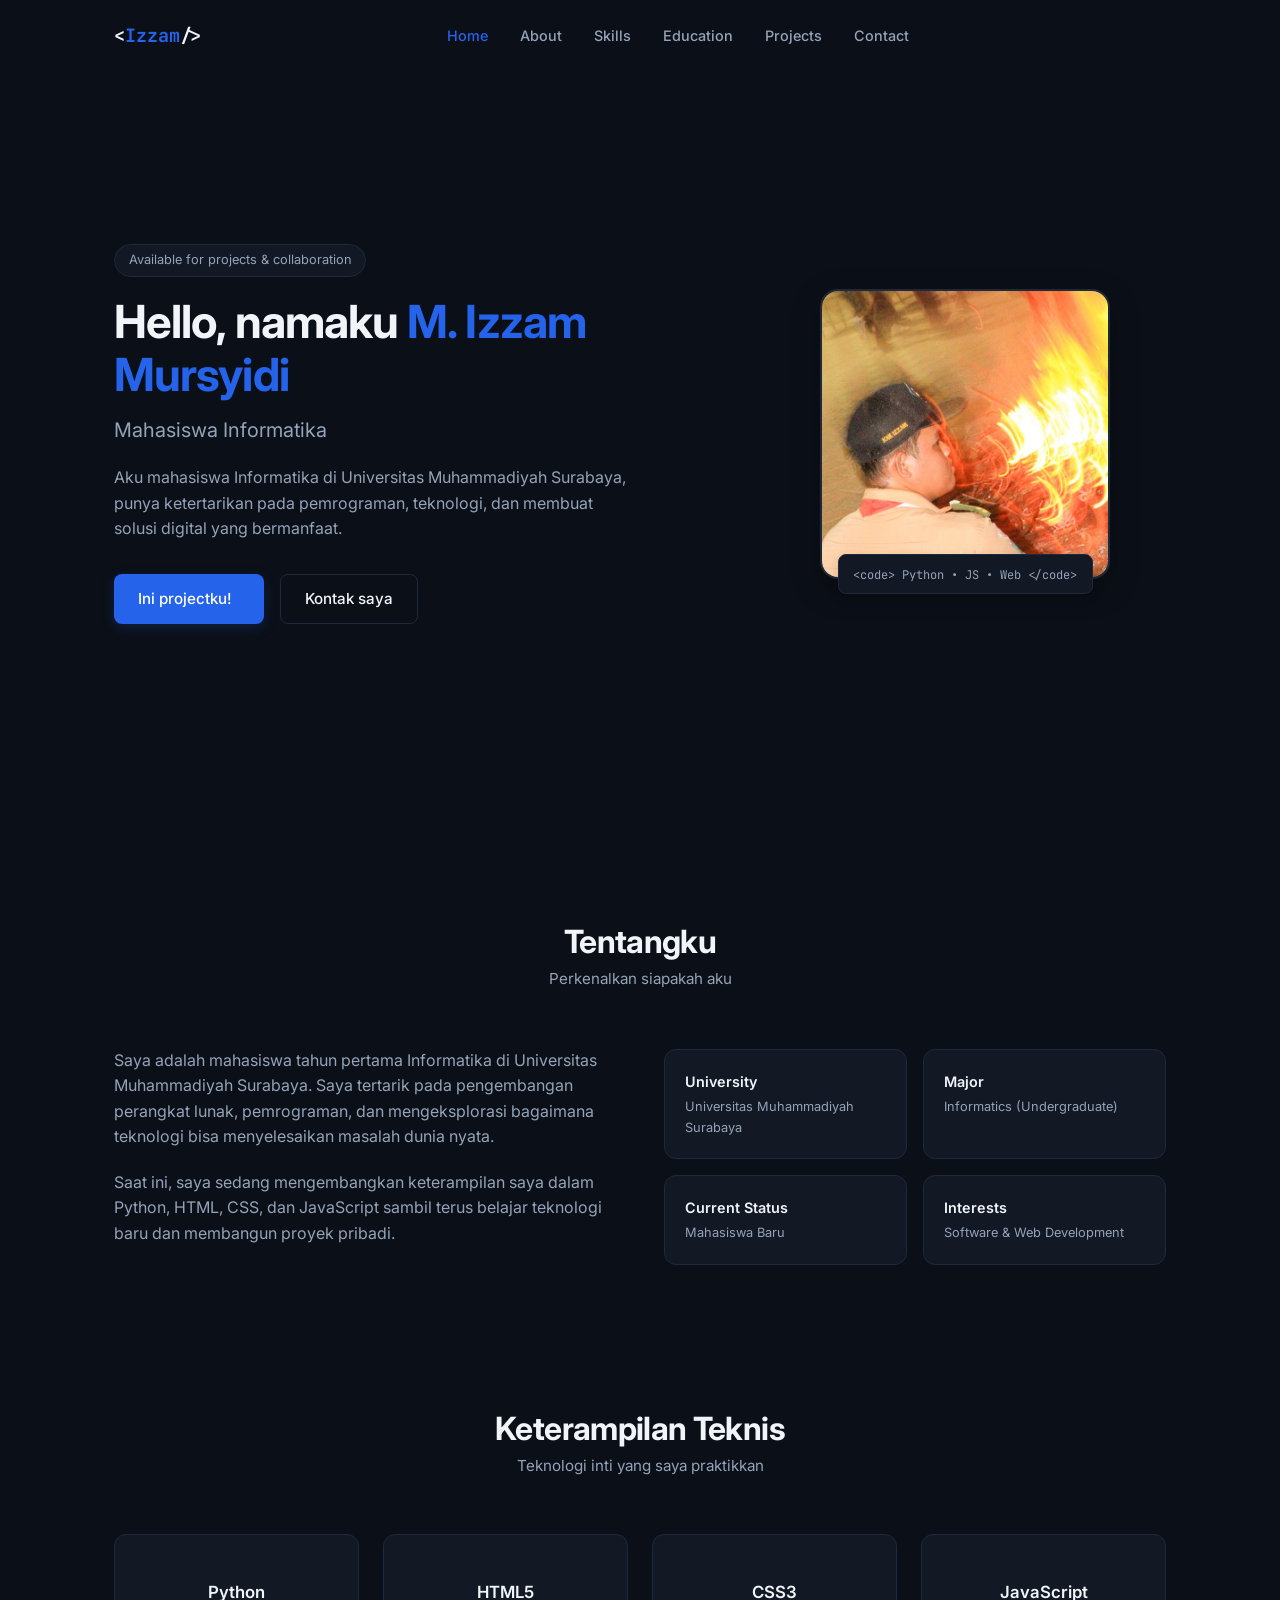
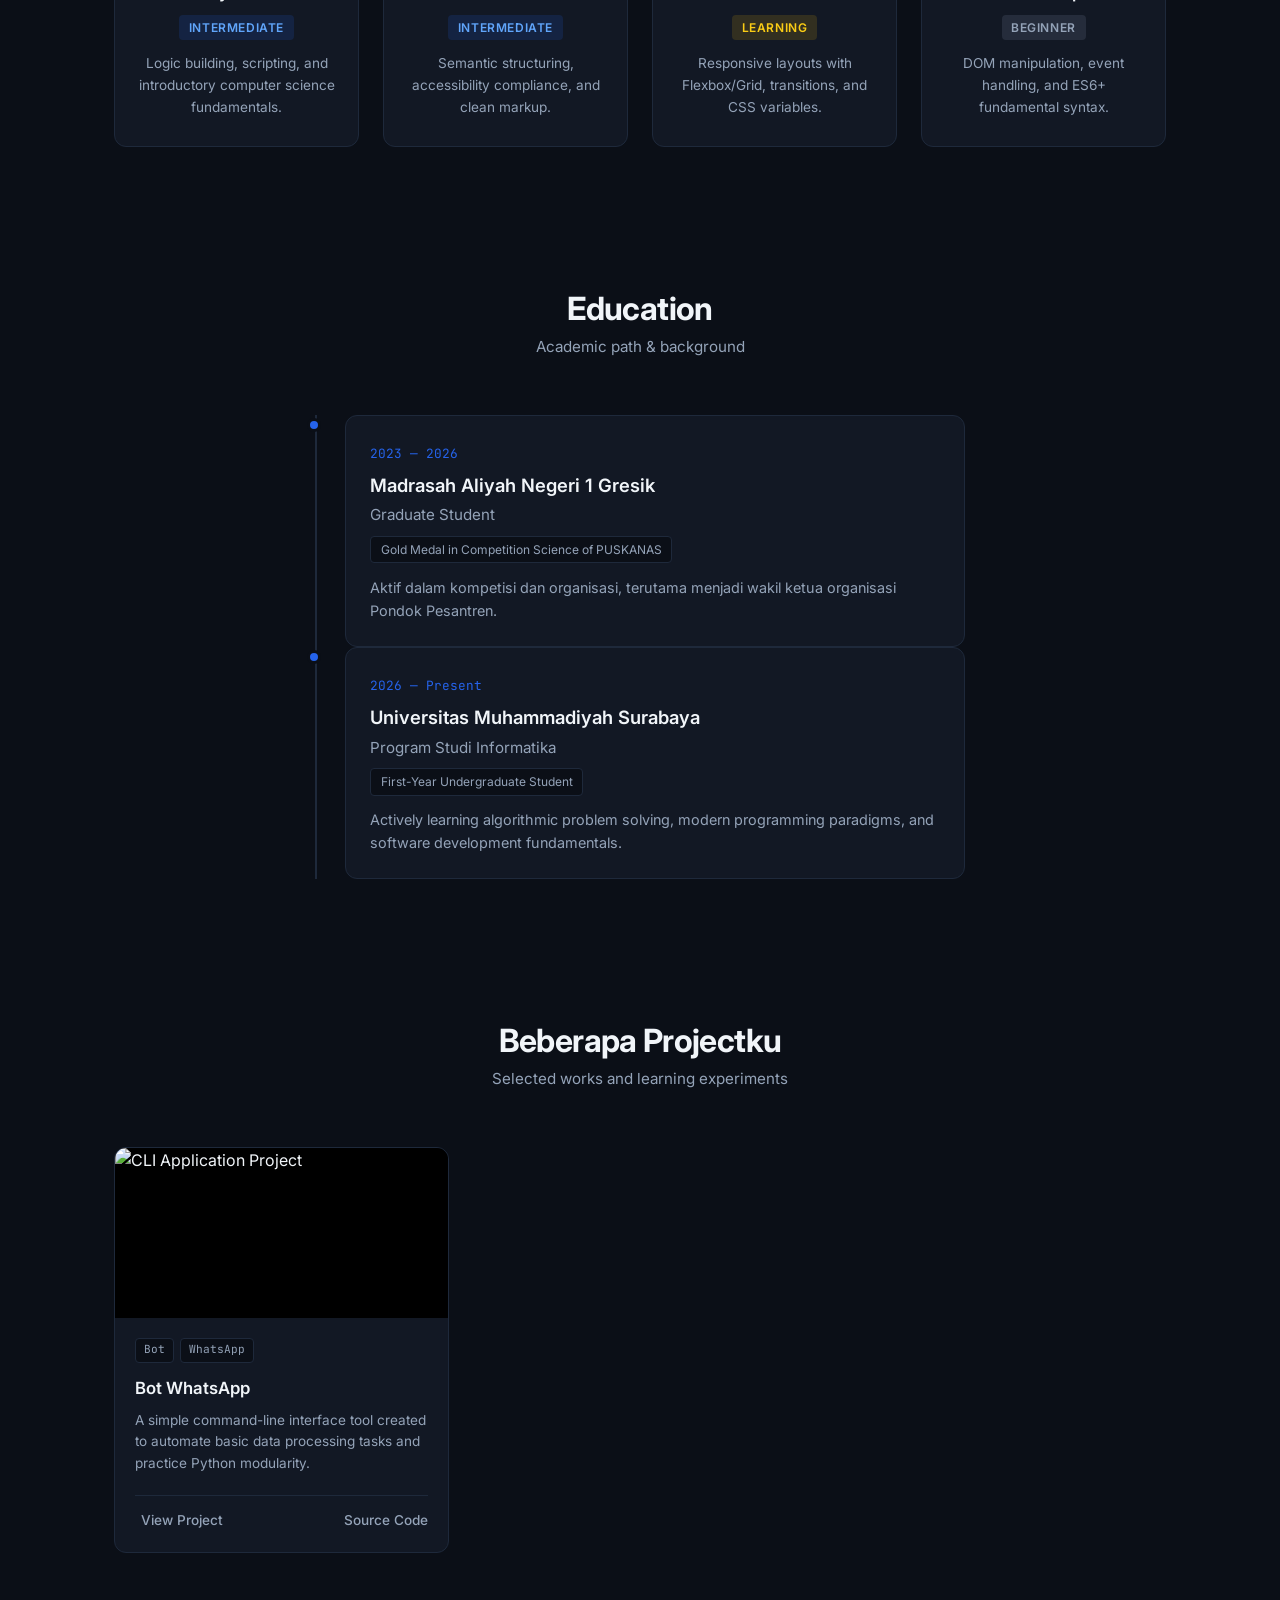
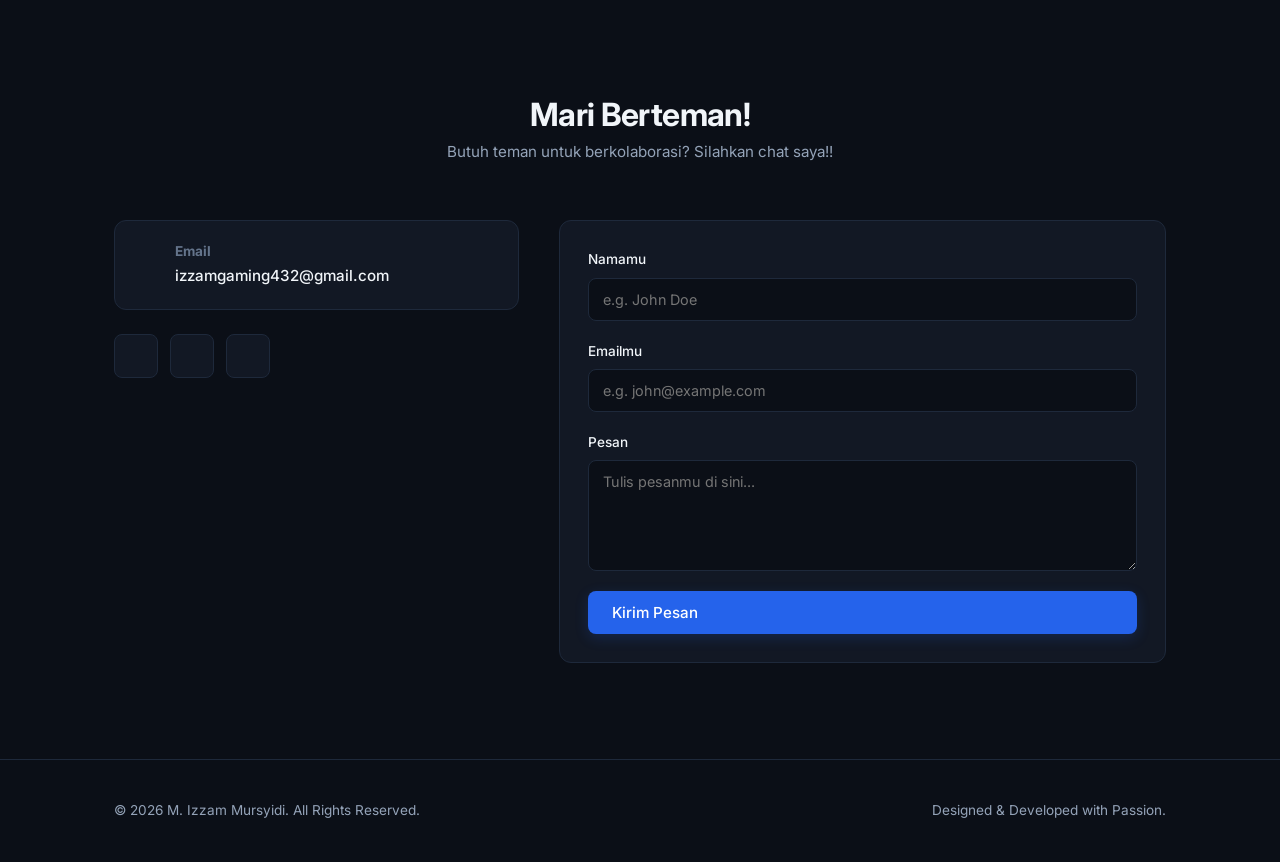
==== test.html @ 12f3feec "porto gw" ====
<!DOCTYPE html>
<html lang="en" data-theme="dark">
<head>
    <meta charset="UTF-8">
    <meta name="viewport" content="width=device-width, initial-scale=1.0">
    <meta name="description" content="Personal Portfolio of [NAMA KAMU] - Informatics Student at Universitas Muhammadiyah Surabaya.">
    <meta name="author" content="[NAMA KAMU]">
    <title>Izzam | Mahasiswa Informatika</title>

    <link rel="preconnect" href="https://fonts.googleapis.com">
    <link rel="preconnect" href="https://fonts.gstatic.com" crossorigin>
    <link href="https://fonts.googleapis.com/css2?family=Inter:wght@300;400;500;600;700&family=JetBrains+Mono:wght@400;500&display=swap" rel="stylesheet">

    <link rel="stylesheet" href="https://cdn.jsdelivr.net/gh/devicons/devicon@latest/devicon.min.css">
    
    <script src="https://unpkg.com/feather-icons"></script>

    <link rel="stylesheet" href="style.css">
</head>
<body>

    <header class="header" id="header">
        <nav class="nav container">
            <a href="#home" class="nav__logo">&lt;<span>Izzam</span>/&gt;</a>

            <div class="nav__menu" id="nav-menu">
                <ul class="nav__list">
                    <li class="nav__item"><a href="#home" class="nav__link active-link">Home</a></li>
                    <li class="nav__item"><a href="#about" class="nav__link">About</a></li>
                    <li class="nav__item"><a href="#skills" class="nav__link">Skills</a></li>
                    <li class="nav__item"><a href="#education" class="nav__link">Education</a></li>
                    <li class="nav__item"><a href="#projects" class="nav__link">Projects</a></li>
                    <li class="nav__item"><a href="#contact" class="nav__link">Contact</a></li>
                </ul>
                <div class="nav__close" id="nav-close">
                    <i data-feather="x"></i>
                </div>
            </div>

            <div class="nav__actions">
                <button class="theme-toggle" id="theme-button" aria-label="Toggle theme">
                    <i data-feather="sun" class="sun-icon"></i>
                    <i data-feather="moon" class="moon-icon"></i>
                </button>

                <!-- Mobile Hamburger Toggle -->
                <button class="nav__toggle" id="nav-toggle" aria-label="Open menu">
                    <i data-feather="menu"></i>
                </button>
            </div>
        </nav>
    </header>

    <main class="main">
        <section class="hero section" id="home">
            <div class="hero__container container grid">
                <div class="hero__content">
                    <span class="hero__badge">Available for projects & collaboration</span>
                    <h1 class="hero__title">
                        Hello, namaku <span class="highlight">M. Izzam Mursyidi</span>
                    </h1>
                    <h2 class="hero__subtitle">Mahasiswa Informatika</h2>
                    <p class="hero__description">
                        Aku mahasiswa Informatika di Universitas Muhammadiyah Surabaya, punya ketertarikan pada pemrograman, teknologi, dan membuat solusi digital yang bermanfaat.
                    </p>
                    <div class="hero__buttons">
                        <a href="#projects" class="btn btn-primary">Ini projectku! <i data-feather="arrow-right"></i></a>
                        <a href="#contact" class="btn btn-outline">Kontak saya</a>
                    </div>
                </div>

                <div class="hero__image-wrapper">
                    <div class="hero__blob">
                        <img src="foto.jpg" alt="[NAMA KAMU] Profile Photo" class="hero__img">
                    </div>
                    <div class="hero__decoration">
                        <span class="code-tag">&lt;code&gt; Python • JS • Web &lt;/code&gt;</span>
                    </div>
                </div>
            </div>
        </section>

        <section class="about section" id="about">
            <div class="container">
                <h2 class="section__title">Tentangku</h2>
                <span class="section__subtitle">Perkenalkan siapakah aku</span>

                <div class="about__container grid">
                    <div class="about__text">
                        <p class="about__paragraph">
                           Saya adalah mahasiswa tahun pertama Informatika di Universitas Muhammadiyah Surabaya. Saya tertarik pada pengembangan perangkat lunak, pemrograman, dan mengeksplorasi bagaimana teknologi bisa menyelesaikan masalah dunia nyata.
                        </p>
                        <p class="about__paragraph">
                            Saat ini, saya sedang mengembangkan keterampilan saya dalam Python, HTML, CSS, dan JavaScript sambil terus belajar teknologi baru dan membangun proyek pribadi.
                        </p>
                    </div>

                    <div class="about__info-cards grid">
                        <div class="info-card">
                            <i data-feather="book" class="info-card__icon"></i>
                            <h3 class="info-card__title">University</h3>
                            <p class="info-card__desc">Universitas Muhammadiyah Surabaya</p>
                        </div>

                        <div class="info-card">
                            <i data-feather="terminal" class="info-card__icon"></i>
                            <h3 class="info-card__title">Major</h3>
                            <p class="info-card__desc">Informatics (Undergraduate)</p>
                        </div>

                        <div class="info-card">
                            <i data-feather="calendar" class="info-card__icon"></i>
                            <h3 class="info-card__title">Current Status</h3>
                            <p class="info-card__desc">Mahasiswa Baru</p>
                        </div>

                        <div class="info-card">
                            <i data-feather="compass" class="info-card__icon"></i>
                            <h3 class="info-card__title">Interests</h3>
                            <p class="info-card__desc">Software & Web Development</p>
                        </div>
                    </div>
                </div>
            </div>
        </section>

        <!-- Technical Skills Section -->
        <section class="skills section" id="skills">
            <div class="container">
                <h2 class="section__title">Keterampilan Teknis</h2>
                <span class="section__subtitle">Teknologi inti yang saya praktikkan</span>

                <div class="skills__container grid">
                    <!-- Python -->
                    <div class="skill__card">
                        <div class="skill__icon-box">
                            <i class="devicon-python-plain colored"></i>
                        </div>
                        <h3 class="skill__name">Python</h3>
                        <span class="skill__level skill__level--intermediate">Intermediate</span>
                        <p class="skill__desc">Logic building, scripting, and introductory computer science fundamentals.</p>
                    </div>

                    <!-- HTML5 -->
                    <div class="skill__card">
                        <div class="skill__icon-box">
                            <i class="devicon-html5-plain colored"></i>
                        </div>
                        <h3 class="skill__name">HTML5</h3>
                        <span class="skill__level skill__level--intermediate">Intermediate</span>
                        <p class="skill__desc">Semantic structuring, accessibility compliance, and clean markup.</p>
                    </div>

                    <!-- CSS3 -->
                    <div class="skill__card">
                        <div class="skill__icon-box">
                            <i class="devicon-css3-plain colored"></i>
                        </div>
                        <h3 class="skill__name">CSS3</h3>
                        <span class="skill__level skill__level--learning">Learning</span>
                        <p class="skill__desc">Responsive layouts with Flexbox/Grid, transitions, and CSS variables.</p>
                    </div>

                    <!-- JavaScript -->
                    <div class="skill__card">
                        <div class="skill__icon-box">
                            <i class="devicon-javascript-plain colored"></i>
                        </div>
                        <h3 class="skill__name">JavaScript</h3>
                        <span class="skill__level skill__level--beginner">Beginner</span>
                        <p class="skill__desc">DOM manipulation, event handling, and ES6+ fundamental syntax.</p>
                    </div>
                </div>
            </div>
        </section>

        <!-- Education Section -->
        <section class="education section" id="education">
            <div class="container">
                <h2 class="section__title">Education</h2>
                <span class="section__subtitle">Academic path & background</span>

                <div class="education__timeline">
                    <div class="timeline__item">
                        <div class="timeline__marker"></div>
                        <div class="timeline__content">
                            <span class="timeline__year">2023 — 2026</span>
                            <h3 class="timeline__title">Madrasah Aliyah Negeri 1 Gresik</h3>
                            <p class="timeline__subtitle">Graduate Student</p>
                            <p class="timeline__badge"> Gold Medal in Competition Science of PUSKANAS</p>
                            <p class="timeline__text">
                                Aktif dalam kompetisi dan organisasi, terutama menjadi wakil ketua organisasi Pondok Pesantren.
                            </p>
                        </div>
                    </div>
                </div>

                <div class="education__timeline">
                    <div class="timeline__item">
                        <div class="timeline__marker"></div>
                        <div class="timeline__content">
                            <span class="timeline__year">2026 — Present</span>
                            <h3 class="timeline__title">Universitas Muhammadiyah Surabaya</h3>
                            <p class="timeline__subtitle">Program Studi Informatika</p>
                            <p class="timeline__badge">First-Year Undergraduate Student</p>
                            <p class="timeline__text">
                                Actively learning algorithmic problem solving, modern programming paradigms, and software development fundamentals.
                            </p>
                        </div>
                    </div>
                </div>
            </div>
        </section>

        <!-- Projects Section -->
        <section class="projects section" id="projects">
            <div class="container">
                <h2 class="section__title">Beberapa Projectku</h2>
                <span class="section__subtitle">Selected works and learning experiments</span>

                <div class="projects__container grid">
                    <!-- Project 1 (Placeholder) -->
                    <article class="project__card">
                        <div class="project__img-wrapper">
                            <img src="https://images.unsplash.com/photo-1555066931-4365d14bab8c?auto=format&fit=crop&w=600&q=80" alt="CLI Application Project" class="project__img">
                        </div>
                        <div class="project__content">
                            <div class="project__tags">
                                <span class="tag">Bot</span>
                                <span class="tag">WhatsApp</span>
                            </div>
                            <h3 class="project__title">Bot WhatsApp</h3>
                            <p class="project__desc">
                                A simple command-line interface tool created to automate basic data processing tasks and practice Python modularity.
                            </p>
                            <div class="project__actions">
                                <a href="https://github.com/itsuee/bot-wa" target="_blank" rel="noopener noreferrer" class="btn-text">
                                    <i data-feather="external-link"></i> View Project
                                </a>
                                <a href="https://github.com/itsuee/bot-wa" target="_blank" rel="noopener noreferrer" class="btn-text">
                                    <i data-feather="github"></i> Source Code
                                </a>
                            </div>
                        </div>
                    </article>
                </div>
            </div>
        </section>

        <section class="contact section" id="contact">
            <div class="container">
                <h2 class="section__title">Mari Berteman!</h2>
                <span class="section__subtitle">Butuh teman untuk berkolaborasi? Silahkan chat saya!!</span>

                <div class="contact__container grid">
                    <div class="contact__info">
                        <div class="contact__card">
                            <i data-feather="mail" class="contact__card-icon"></i>
                            <div>
                                <h3 class="contact__card-title">Email</h3>
                                <a href="mailto:izzamgaming432@gmail.com" class="contact__card-link">izzamgaming432@gmail.com</a>
                            </div>
                        </div>

                        <div class="contact__socials">
                            <a href="https://github.com/itsuee" target="_blank" rel="noopener noreferrer" class="social__link" aria-label="GitHub Profile">
                                <i data-feather="github"></i>
                            </a>
                            <a href="https://linkedin.com/in/username" target="_blank" rel="noopener noreferrer" class="social__link" aria-label="LinkedIn Profile">
                                <i data-feather="linkedin"></i>
                            </a>
                            <a href="https://instagram.com/username" target="_blank" rel="noopener noreferrer" class="social__link" aria-label="Instagram Profile">
                                <i data-feather="instagram"></i>
                            </a>
                        </div>
                    </div>

                    <!-- Contact Form with Validation -->
                    <form class="contact__form" id="contact-form" novalidate>
                        <div class="form__group">
                            <label for="name" class="form__label">Namamu</label>
                            <input type="text" id="name" name="name" class="form__input" placeholder="e.g. John Doe" required>
                            <span class="form__error-msg" id="name-error">Tolong masukkan nama kamu.</span>
                        </div>

                        <div class="form__group">
                            <label for="email" class="form__label">Emailmu</label>
                            <input type="email" id="email" name="email" class="form__input" placeholder="e.g. john@example.com" required>
                            <span class="form__error-msg" id="email-error">Tolong masukkan email yang valid.</span>
                        </div>

                        <div class="form__group">
                            <label for="message" class="form__label">Pesan</label>
                            <textarea id="message" name="message" rows="5" class="form__input form__textarea" placeholder="Tulis pesanmu di sini..." required></textarea>
                            <span class="form__error-msg" id="message-error">Tolong tulis pesanmu.</span>
                        </div>

                        <button type="submit" class="btn btn-primary btn-submit">
                            <span>Kirim Pesan</span>
                            <i data-feather="send"></i>
                        </button>
                        <div class="form__status" id="form-status"></div>
                    </form>
                </div>
            </div>
        </section>
    </main>

    <footer class="footer">
        <div class="footer__container container">
            <p class="footer__copyright">&copy; 2026 M. Izzam Mursyidi. All Rights Reserved.</p>
            <p class="footer__tagline">Designed & Developed with Passion.</p>
        </div>
    </footer>

    <a href="#home" class="back-to-top" id="back-to-top" aria-label="Scroll back to top">
        <i data-feather="arrow-up"></i>
    </a>

    <script src="script.js"></script>
</body>
</html>
---- style.css ----
:root {
    --bg-color: #0b0f17;
    --surface-color: #121824;
    --surface-border: #1e293b;
    --text-primary: #f1f5f9;
    --text-secondary: #94a3b8;
    --text-muted: #64748b;
    
    --accent: #2563eb;
    --accent-hover: #1d4ed8;
    --accent-glow: rgba(37, 99, 235, 0.2);

    --font-sans: 'Inter', -apple-system, BlinkMacSystemFont, "Segoe UI", Roboto, sans-serif;
    --font-mono: 'JetBrains Mono', monospace;

    --container-max-w: 1100px;
    --header-height: 4.5rem;
    --border-radius-sm: 8px;
    --border-radius: 12px;
    --border-radius-lg: 18px;

    --transition-fast: 0.2s cubic-bezier(0.4, 0, 0.2, 1);
    --transition-base: 0.3s cubic-bezier(0.4, 0, 0.2, 1);
}

[data-theme="light"] {
    --bg-color: #f8fafc;
    --surface-color: #ffffff;
    --surface-border: #e2e8f0;
    --text-primary: #0f172a;
    --text-secondary: #475569;
    --text-muted: #94a3b8;
    --accent: #2563eb;
    --accent-hover: #1d4ed8;
    --accent-glow: rgba(37, 99, 235, 0.12);
}

* {
    margin: 0;
    padding: 0;
    box-sizing: border-box;
}

html {
    scroll-behavior: smooth;
    font-size: 16px;
}

body {
    background-color: var(--bg-color);
    color: var(--text-primary);
    font-family: var(--font-sans);
    line-height: 1.6;
    overflow-x: hidden;
    transition: background-color var(--transition-base), color var(--transition-base);
}

img {
    max-width: 100%;
    height: auto;
    display: block;
}

a {
    color: inherit;
    text-decoration: none;
}

ul {
    list-style: none;
}

button {
    font-family: inherit;
    border: none;
    outline: none;
    background: none;
    cursor: pointer;
}

.container {
    max-width: var(--container-max-w);
    margin: 0 auto;
    padding: 0 1.5rem;
}

.grid {
    display: grid;
    gap: 1.75rem;
}

.section {
    padding: 5.5rem 0 3rem;
}

.section__title {
    font-size: 2rem;
    font-weight: 700;
    letter-spacing: -0.02em;
    text-align: center;
    color: var(--text-primary);
}

.section__subtitle {
    display: block;
    text-align: center;
    color: var(--text-secondary);
    font-size: 0.95rem;
    margin-bottom: 3.5rem;
}

.btn {
    display: inline-flex;
    align-items: center;
    gap: 0.5rem;
    padding: 0.75rem 1.5rem;
    border-radius: var(--border-radius-sm);
    font-size: 0.95rem;
    font-weight: 500;
    transition: all var(--transition-fast);
}

.btn-primary {
    background-color: var(--accent);
    color: #ffffff;
    box-shadow: 0 4px 14px var(--accent-glow);
}

.btn-primary:hover {
    background-color: var(--accent-hover);
    transform: translateY(-2px);
}

.btn-outline {
    background-color: transparent;
    color: var(--text-primary);
    border: 1px solid var(--surface-border);
}

.btn-outline:hover {
    background-color: var(--surface-color);
    border-color: var(--text-secondary);
    transform: translateY(-2px);
}

.btn-text {
    display: inline-flex;
    align-items: center;
    gap: 0.4rem;
    font-size: 0.85rem;
    font-weight: 500;
    color: var(--text-secondary);
    transition: color var(--transition-fast);
}

.btn-text:hover {
    color: var(--accent);
}

.header {
    position: fixed;
    top: 0;
    left: 0;
    width: 100%;
    height: var(--header-height);
    background-color: transparent;
    z-index: 100;
    transition: background-color var(--transition-fast), border-color var(--transition-fast), backdrop-filter var(--transition-fast);
}

.header.sticky {
    background-color: rgba(11, 15, 23, 0.85);
    backdrop-filter: blur(12px);
    border-bottom: 1px solid var(--surface-border);
}

[data-theme="light"] .header.sticky {
    background-color: rgba(248, 250, 252, 0.85);
}

.nav {
    height: 100%;
    display: flex;
    justify-content: space-between;
    align-items: center;
}

.nav__logo {
    font-family: var(--font-mono);
    font-size: 1.15rem;
    font-weight: 700;
    color: var(--text-primary);
}

.nav__logo span {
    color: var(--accent);
}

.nav__list {
    display: flex;
    gap: 2rem;
}

.nav__link {
    font-size: 0.9rem;
    color: var(--text-secondary);
    font-weight: 500;
    transition: color var(--transition-fast);
}

.nav__link:hover,
.nav__link.active-link {
    color: var(--accent);
}

.nav__actions {
    display: flex;
    align-items: center;
    gap: 1rem;
}

.theme-toggle,
.nav__toggle,
.nav__close {
    font-size: 1.25rem;
    color: var(--text-primary);
    display: flex;
    align-items: center;
    justify-content: center;
    padding: 0.4rem;
    border-radius: var(--border-radius-sm);
    transition: background-color var(--transition-fast);
}

.theme-toggle:hover {
    background-color: var(--surface-color);
}

[data-theme="dark"] .moon-icon {
    display: none;
}
[data-theme="light"] .sun-icon {
    display: none;
}

.nav__toggle, .nav__close {
    display: none;
}

.hero {
    min-height: calc(100vh - var(--header-height));
    display: flex;
    align-items: center;
}

.hero__container {
    grid-template-columns: 1.2fr 0.8fr;
    align-items: center;
    gap: 3rem;
}

.hero__badge {
    display: inline-block;
    padding: 0.35rem 0.85rem;
    background-color: var(--surface-color);
    border: 1px solid var(--surface-border);
    color: var(--text-secondary);
    border-radius: 50px;
    font-size: 0.8rem;
    margin-bottom: 1.2rem;
}

.hero__title {
    font-size: 2.85rem;
    line-height: 1.15;
    font-weight: 700;
    margin-bottom: 0.8rem;
    letter-spacing: -0.02em;
}

.hero__title .highlight {
    color: var(--accent);
}

.hero__subtitle {
    font-size: 1.25rem;
    color: var(--text-secondary);
    font-weight: 400;
    margin-bottom: 1.2rem;
}

.hero__description {
    color: var(--text-secondary);
    max-width: 520px;
    margin-bottom: 2rem;
    font-size: 1rem;
}

.hero__buttons {
    display: flex;
    gap: 1rem;
}

.hero__image-wrapper {
    position: relative;
    display: flex;
    justify-content: center;
}

.hero__blob {
    width: 290px;
    height: 290px;
    border-radius: var(--border-radius-lg);
    overflow: hidden;
    border: 2px solid var(--surface-border);
    box-shadow: 0 10px 30px rgba(0, 0, 0, 0.25);
}

.hero__img {
    width: 100%;
    height: 100%;
    object-fit: cover;
}

.hero__decoration {
    position: absolute;
    bottom: -15px;
    background-color: var(--surface-color);
    border: 1px solid var(--surface-border);
    padding: 0.4rem 0.9rem;
    border-radius: var(--border-radius-sm);
    box-shadow: 0 4px 12px rgba(0,0,0,0.15);
}

.code-tag {
    font-family: var(--font-mono);
    font-size: 0.75rem;
    color: var(--text-secondary);
}

.about__container {
    grid-template-columns: 1fr 1fr;
    gap: 3rem;
    align-items: center;
}

.about__paragraph {
    color: var(--text-secondary);
    margin-bottom: 1.25rem;
    font-size: 1rem;
}

.about__info-cards {
    grid-template-columns: repeat(2, 1fr);
    gap: 1rem;
}

.info-card {
    background-color: var(--surface-color);
    border: 1px solid var(--surface-border);
    padding: 1.25rem;
    border-radius: var(--border-radius);
    transition: transform var(--transition-fast), border-color var(--transition-fast);
}

.info-card:hover {
    transform: translateY(-3px);
    border-color: var(--accent);
}

.info-card__icon {
    color: var(--accent);
    margin-bottom: 0.75rem;
    width: 20px;
    height: 20px;
}

.info-card__title {
    font-size: 0.9rem;
    font-weight: 600;
    margin-bottom: 0.25rem;
}

.info-card__desc {
    font-size: 0.8rem;
    color: var(--text-secondary);
}

.skills__container {
    grid-template-columns: repeat(4, 1fr);
    gap: 1.5rem;
}

.skill__card {
    background-color: var(--surface-color);
    border: 1px solid var(--surface-border);
    border-radius: var(--border-radius);
    padding: 1.75rem 1.25rem;
    text-align: center;
    transition: transform var(--transition-fast), border-color var(--transition-fast);
}

.skill__card:hover {
    transform: translateY(-4px);
    border-color: var(--accent);
}

.skill__icon-box {
    font-size: 2.75rem;
    margin-bottom: 1rem;
}

.skill__name {
    font-size: 1.05rem;
    font-weight: 600;
    margin-bottom: 0.5rem;
}

.skill__level {
    display: inline-block;
    font-size: 0.75rem;
    font-weight: 600;
    text-transform: uppercase;
    letter-spacing: 0.05em;
    padding: 0.2rem 0.6rem;
    border-radius: 4px;
    margin-bottom: 0.8rem;
}

.skill__level--intermediate {
    background: rgba(37, 99, 235, 0.15);
    color: #60a5fa;
}

.skill__level--learning {
    background: rgba(234, 179, 8, 0.15);
    color: #facc15;
}

.skill__level--beginner {
    background: rgba(148, 163, 184, 0.15);
    color: var(--text-secondary);
}

.skill__desc {
    font-size: 0.85rem;
    color: var(--text-secondary);
}

.education__timeline {
    max-width: 650px;
    margin: 0 auto;
    border-left: 2px solid var(--surface-border);
    padding-left: 1.75rem;
    position: relative;
}

.timeline__item {
    position: relative;
}

.timeline__marker {
    position: absolute;
    left: -2.35rem;
    top: 0.2rem;
    width: 14px;
    height: 14px;
    border-radius: 50%;
    background-color: var(--accent);
    border: 3px solid var(--bg-color);
}

.timeline__content {
    background-color: var(--surface-color);
    border: 1px solid var(--surface-border);
    padding: 1.5rem;
    border-radius: var(--border-radius);
}

.timeline__year {
    font-family: var(--font-mono);
    font-size: 0.8rem;
    color: var(--accent);
    display: inline-block;
    margin-bottom: 0.4rem;
}

.timeline__title {
    font-size: 1.15rem;
    font-weight: 600;
    margin-bottom: 0.2rem;
}

.timeline__subtitle {
    font-size: 0.95rem;
    color: var(--text-secondary);
    margin-bottom: 0.5rem;
}

.timeline__badge {
    display: inline-block;
    font-size: 0.75rem;
    background-color: var(--bg-color);
    border: 1px solid var(--surface-border);
    padding: 0.2rem 0.6rem;
    border-radius: 4px;
    margin-bottom: 0.8rem;
    color: var(--text-secondary);
}

.timeline__text {
    font-size: 0.9rem;
    color: var(--text-secondary);
}

.projects__container {
    grid-template-columns: repeat(3, 1fr);
    gap: 1.5rem;
}

.project__card {
    background-color: var(--surface-color);
    border: 1px solid var(--surface-border);
    border-radius: var(--border-radius);
    overflow: hidden;
    display: flex;
    flex-direction: column;
    transition: transform var(--transition-fast), border-color var(--transition-fast);
}

.project__card:hover {
    transform: translateY(-5px);
    border-color: var(--accent);
}

.project__img-wrapper {
    height: 170px;
    overflow: hidden;
    background-color: #000;
}

.project__img {
    width: 100%;
    height: 100%;
    object-fit: cover;
    transition: transform var(--transition-base);
}

.project__card:hover .project__img {
    transform: scale(1.05);
}

.project__content {
    padding: 1.25rem;
    display: flex;
    flex-direction: column;
    flex-grow: 1;
}

.project__tags {
    display: flex;
    gap: 0.4rem;
    margin-bottom: 0.75rem;
    flex-wrap: wrap;
}

.tag {
    font-size: 0.7rem;
    background-color: var(--bg-color);
    border: 1px solid var(--surface-border);
    padding: 0.15rem 0.5rem;
    border-radius: 4px;
    font-family: var(--font-mono);
    color: var(--text-secondary);
}

.project__title {
    font-size: 1.05rem;
    font-weight: 600;
    margin-bottom: 0.5rem;
}

.project__desc {
    font-size: 0.85rem;
    color: var(--text-secondary);
    margin-bottom: 1.25rem;
    flex-grow: 1;
}

.project__actions {
    display: flex;
    justify-content: space-between;
    align-items: center;
    border-top: 1px solid var(--surface-border);
    padding-top: 0.9rem;
}

.contact__container {
    grid-template-columns: 0.8fr 1.2fr;
    gap: 2.5rem;
    align-items: start;
}

.contact__info {
    display: flex;
    flex-direction: column;
    gap: 1.5rem;
}

.contact__card {
    display: flex;
    align-items: center;
    gap: 1rem;
    background-color: var(--surface-color);
    border: 1px solid var(--surface-border);
    padding: 1.25rem;
    border-radius: var(--border-radius);
}

.contact__card-icon {
    color: var(--accent);
    width: 24px;
    height: 24px;
}

.contact__card-title {
    font-size: 0.85rem;
    color: var(--text-muted);
}

.contact__card-link {
    font-size: 0.95rem;
    font-weight: 500;
    color: var(--text-primary);
}

.contact__card-link:hover {
    color: var(--accent);
}

.contact__socials {
    display: flex;
    gap: 0.75rem;
}

.social__link {
    width: 44px;
    height: 44px;
    display: flex;
    align-items: center;
    justify-content: center;
    background-color: var(--surface-color);
    border: 1px solid var(--surface-border);
    border-radius: var(--border-radius-sm);
    color: var(--text-secondary);
    transition: all var(--transition-fast);
}

.social__link:hover {
    color: var(--accent);
    border-color: var(--accent);
    transform: translateY(-2px);
}

.contact__form {
    background-color: var(--surface-color);
    border: 1px solid var(--surface-border);
    padding: 1.75rem;
    border-radius: var(--border-radius);
    display: flex;
    flex-direction: column;
    gap: 1.25rem;
}

.form__group {
    display: flex;
    flex-direction: column;
    gap: 0.4rem;
}

.form__label {
    font-size: 0.85rem;
    font-weight: 500;
    color: var(--text-primary);
}

.form__input {
    width: 100%;
    padding: 0.75rem 0.9rem;
    background-color: var(--bg-color);
    border: 1px solid var(--surface-border);
    border-radius: var(--border-radius-sm);
    color: var(--text-primary);
    font-family: inherit;
    font-size: 0.9rem;
    transition: border-color var(--transition-fast);
}

.form__input:focus {
    border-color: var(--accent);
    outline: none;
}

.form__textarea {
    resize: vertical;
}

.form__error-msg {
    display: none;
    font-size: 0.75rem;
    color: #ef4444;
}

.form__group.has-error .form__error-msg {
    display: block;
}

.form__group.has-error .form__input {
    border-color: #ef4444;
}

.form__status {
    font-size: 0.85rem;
    text-align: center;
    display: none;
}

.form__status.success {
    display: block;
    color: #22c55e;
}
.footer {
    border-top: 1px solid var(--surface-border);
    padding: 2.5rem 0;
    margin-top: 3rem;
}

.footer__container {
    display: flex;
    justify-content: space-between;
    align-items: center;
    color: var(--text-secondary);
    font-size: 0.85rem;
}

.back-to-top {
    position: fixed;
    right: 1.5rem;
    bottom: 1.5rem;
    background-color: var(--accent);
    color: #ffffff;
    width: 40px;
    height: 40px;
    border-radius: var(--border-radius-sm);
    display: flex;
    align-items: center;
    justify-content: center;
    box-shadow: 0 4px 12px var(--accent-glow);
    opacity: 0;
    visibility: hidden;
    transition: all var(--transition-fast);
    z-index: 90;
}

.back-to-top.show-scroll {
    opacity: 1;
    visibility: visible;
}

.back-to-top:hover {
    background-color: var(--accent-hover);
    transform: translateY(-3px);
}

.reveal {
    opacity: 0;
    transform: translateY(20px);
    transition: opacity 0.6s ease-out, transform 0.6s ease-out;
}

.reveal.active {
    opacity: 1;
    transform: translateY(0);
}

@media screen and (max-width: 992px) {
    .hero__container {
        grid-template-columns: 1fr;
        text-align: center;
    }

    .hero__description {
        margin: 0 auto 2rem;
    }

    .hero__buttons {
        justify-content: center;
    }

    .hero__image-wrapper {
        order: -1;
    }

    .skills__container {
        grid-template-columns: repeat(2, 1fr);
    }

    .projects__container {
        grid-template-columns: repeat(2, 1fr);
    }

    .contact__container {
        grid-template-columns: 1fr;
    }
}

@media screen and (max-width: 768px) {
    .nav__menu {
        position: fixed;
        top: -100%;
        left: 0;
        width: 100%;
        background-color: var(--surface-color);
        box-shadow: 0 4px 20px rgba(0, 0, 0, 0.2);
        padding: 3.5rem 1.5rem;
        transition: top var(--transition-base);
        border-bottom: 1px solid var(--surface-border);
    }

    .nav__menu.show-menu {
        top: 0;
    }

    .nav__list {
        flex-direction: column;
        align-items: center;
        gap: 1.5rem;
    }

    .nav__close,
    .nav__toggle {
        display: block;
    }

    .nav__close {
        position: absolute;
        top: 1.25rem;
        right: 1.5rem;
    }

    .about__container {
        grid-template-columns: 1fr;
    }

    .projects__container {
        grid-template-columns: 1fr;
    }

    .footer__container {
        flex-direction: column;
        gap: 0.75rem;
        text-align: center;
    }
}

@media screen and (max-width: 480px) {
    .hero__title {
        font-size: 2.2rem;
    }

    .skills__container {
        grid-template-columns: 1fr;
    }

    .about__info-cards {
        grid-template-columns: 1fr;
    }
}
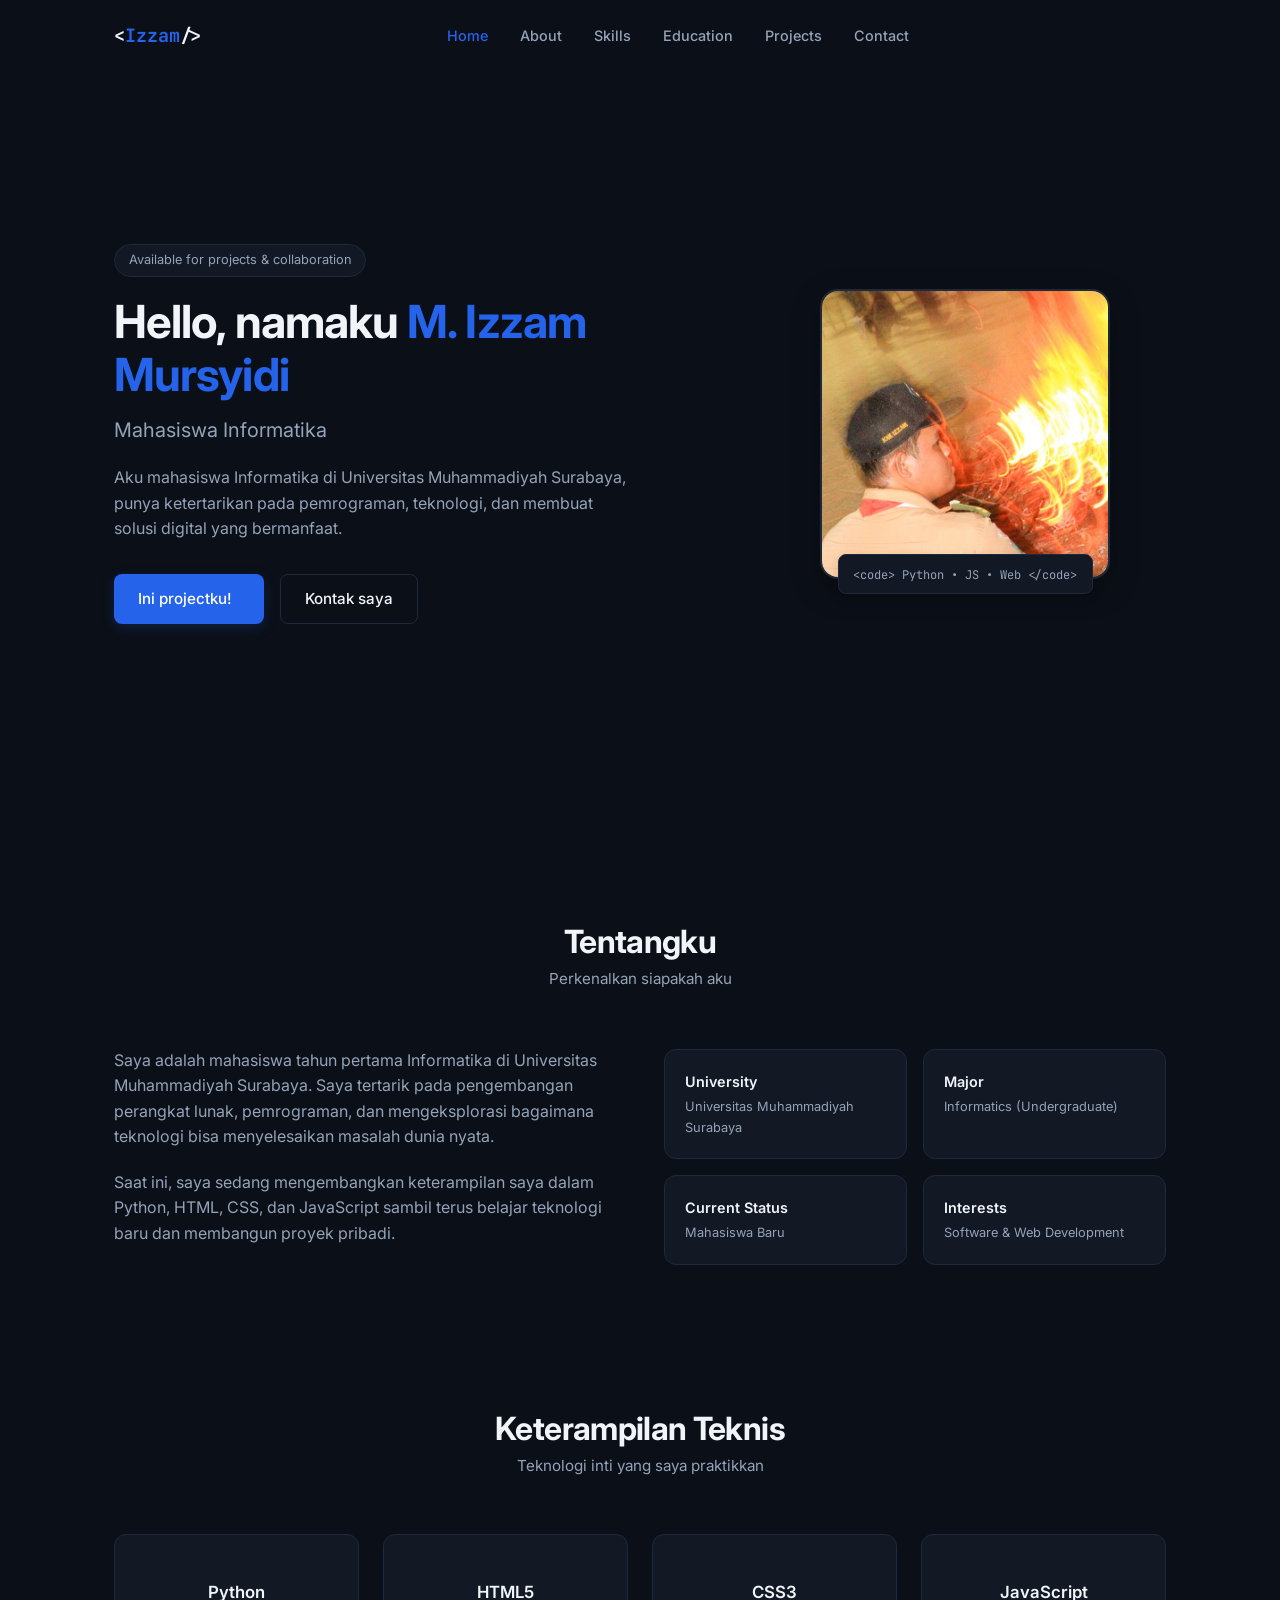
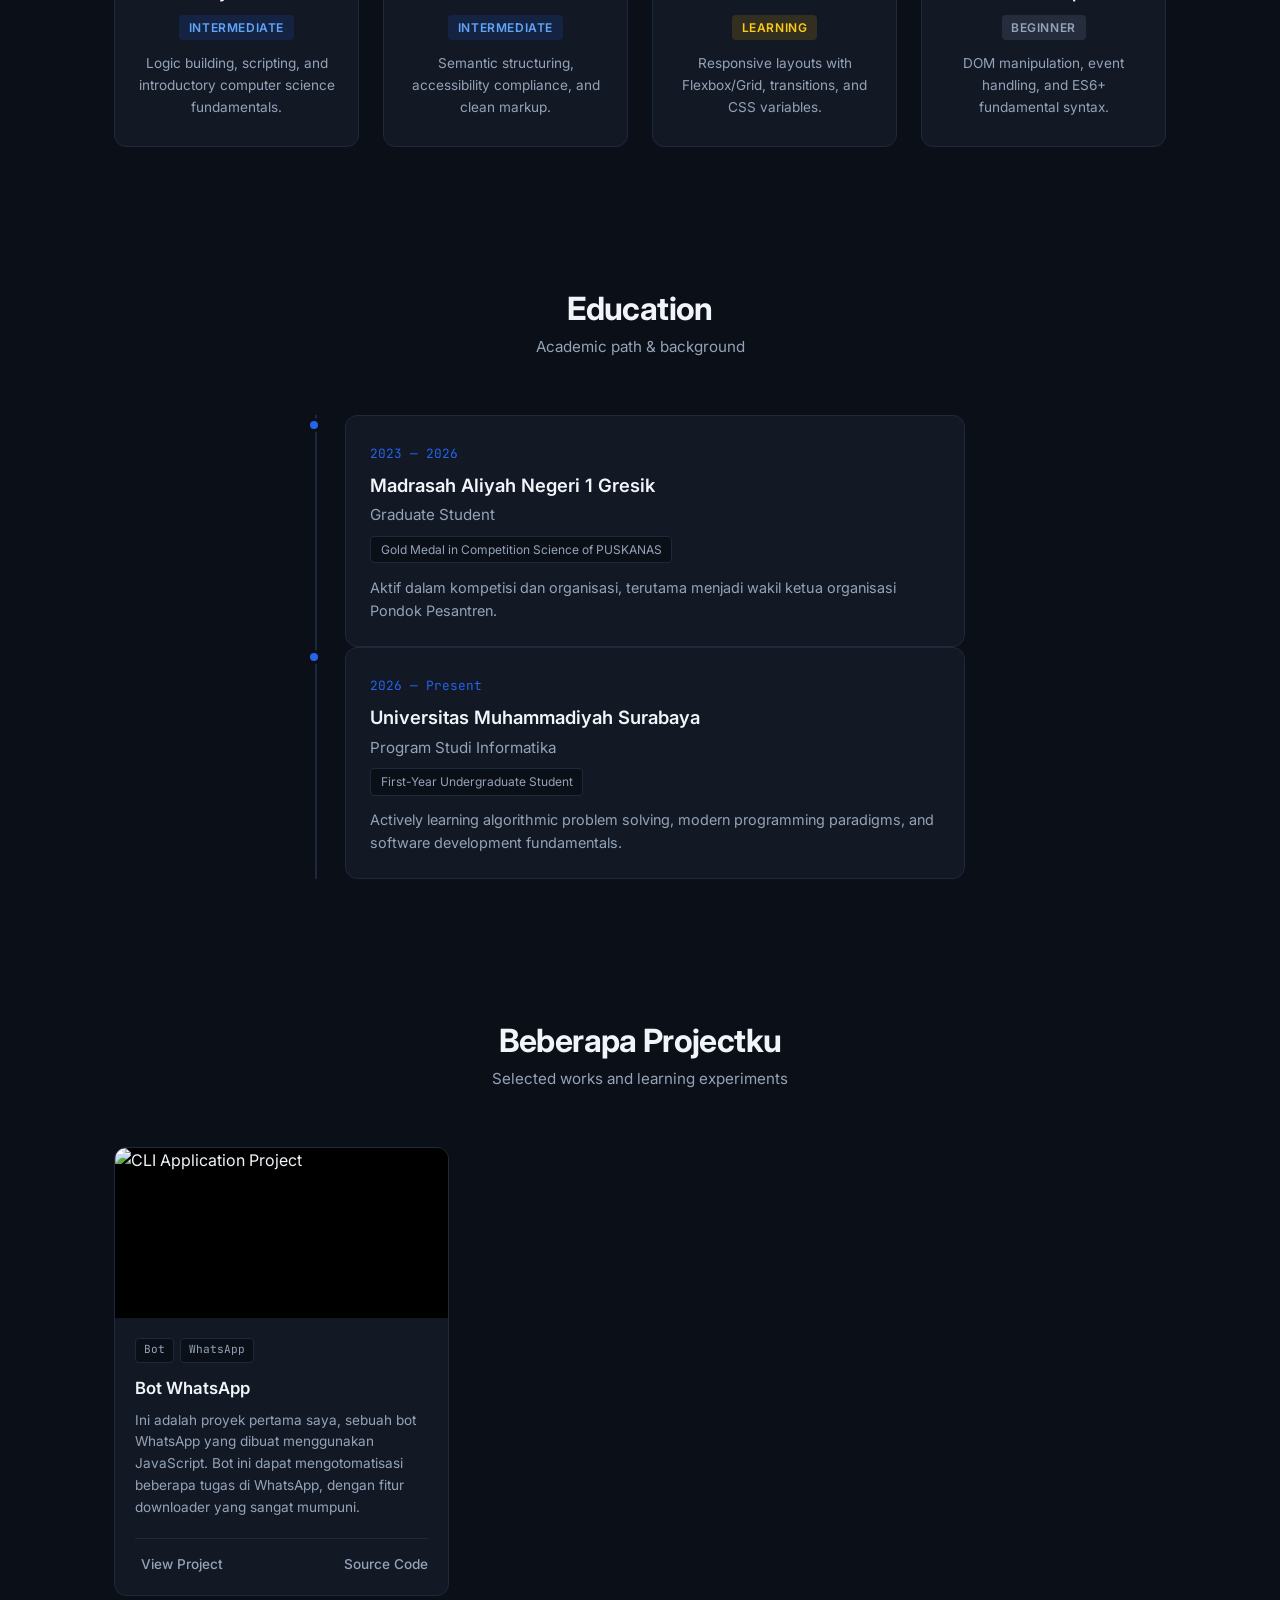
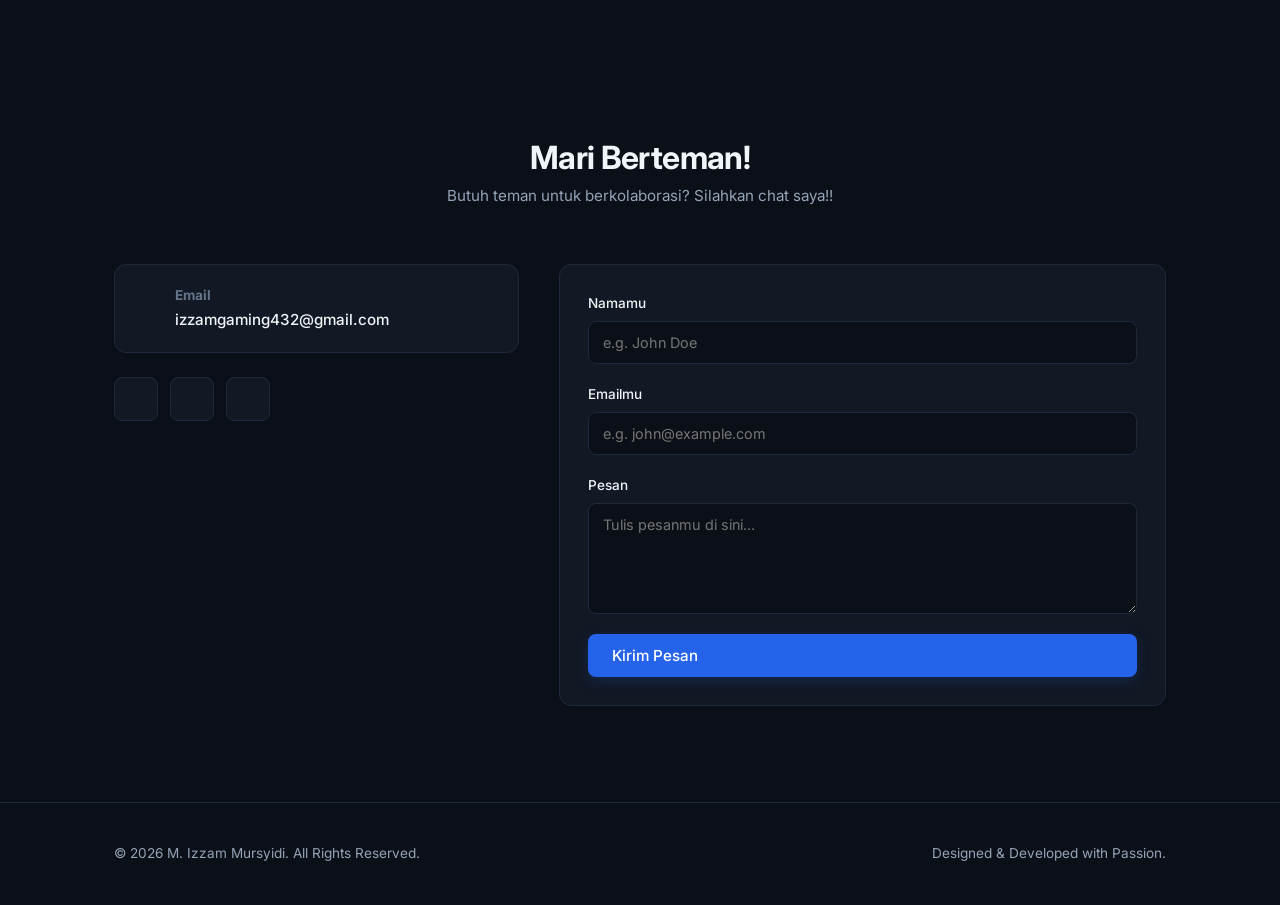
==== commit 450252ee: "Update Portofolio" ====
--- a/test.html
+++ b/test.html
@@ -212,14 +212,12 @@
             </div>
         </section>
 
-        <!-- Projects Section -->
         <section class="projects section" id="projects">
             <div class="container">
                 <h2 class="section__title">Beberapa Projectku</h2>
                 <span class="section__subtitle">Selected works and learning experiments</span>
 
                 <div class="projects__container grid">
-                    <!-- Project 1 (Placeholder) -->
                     <article class="project__card">
                         <div class="project__img-wrapper">
                             <img src="https://images.unsplash.com/photo-1555066931-4365d14bab8c?auto=format&fit=crop&w=600&q=80" alt="CLI Application Project" class="project__img">
@@ -231,13 +229,13 @@
                             </div>
                             <h3 class="project__title">Bot WhatsApp</h3>
                             <p class="project__desc">
-                                A simple command-line interface tool created to automate basic data processing tasks and practice Python modularity.
+                                Ini adalah proyek pertama saya, sebuah bot WhatsApp yang dibuat menggunakan JavaScript. Bot ini dapat mengotomatisasi beberapa tugas di WhatsApp, dengan fitur downloader yang sangat mumpuni.
                             </p>
                             <div class="project__actions">
                                 <a href="https://github.com/itsuee/bot-wa" target="_blank" rel="noopener noreferrer" class="btn-text">
                                     <i data-feather="external-link"></i> View Project
                                 </a>
-                                <a href="https://github.com/itsuee/bot-wa" target="_blank" rel="noopener noreferrer" class="btn-text">
+                                <a href="https://github.com/itsuee/bot-wa.git" target="_blank" rel="noopener noreferrer" class="btn-text">
                                     <i data-feather="github"></i> Source Code
                                 </a>
                             </div>
